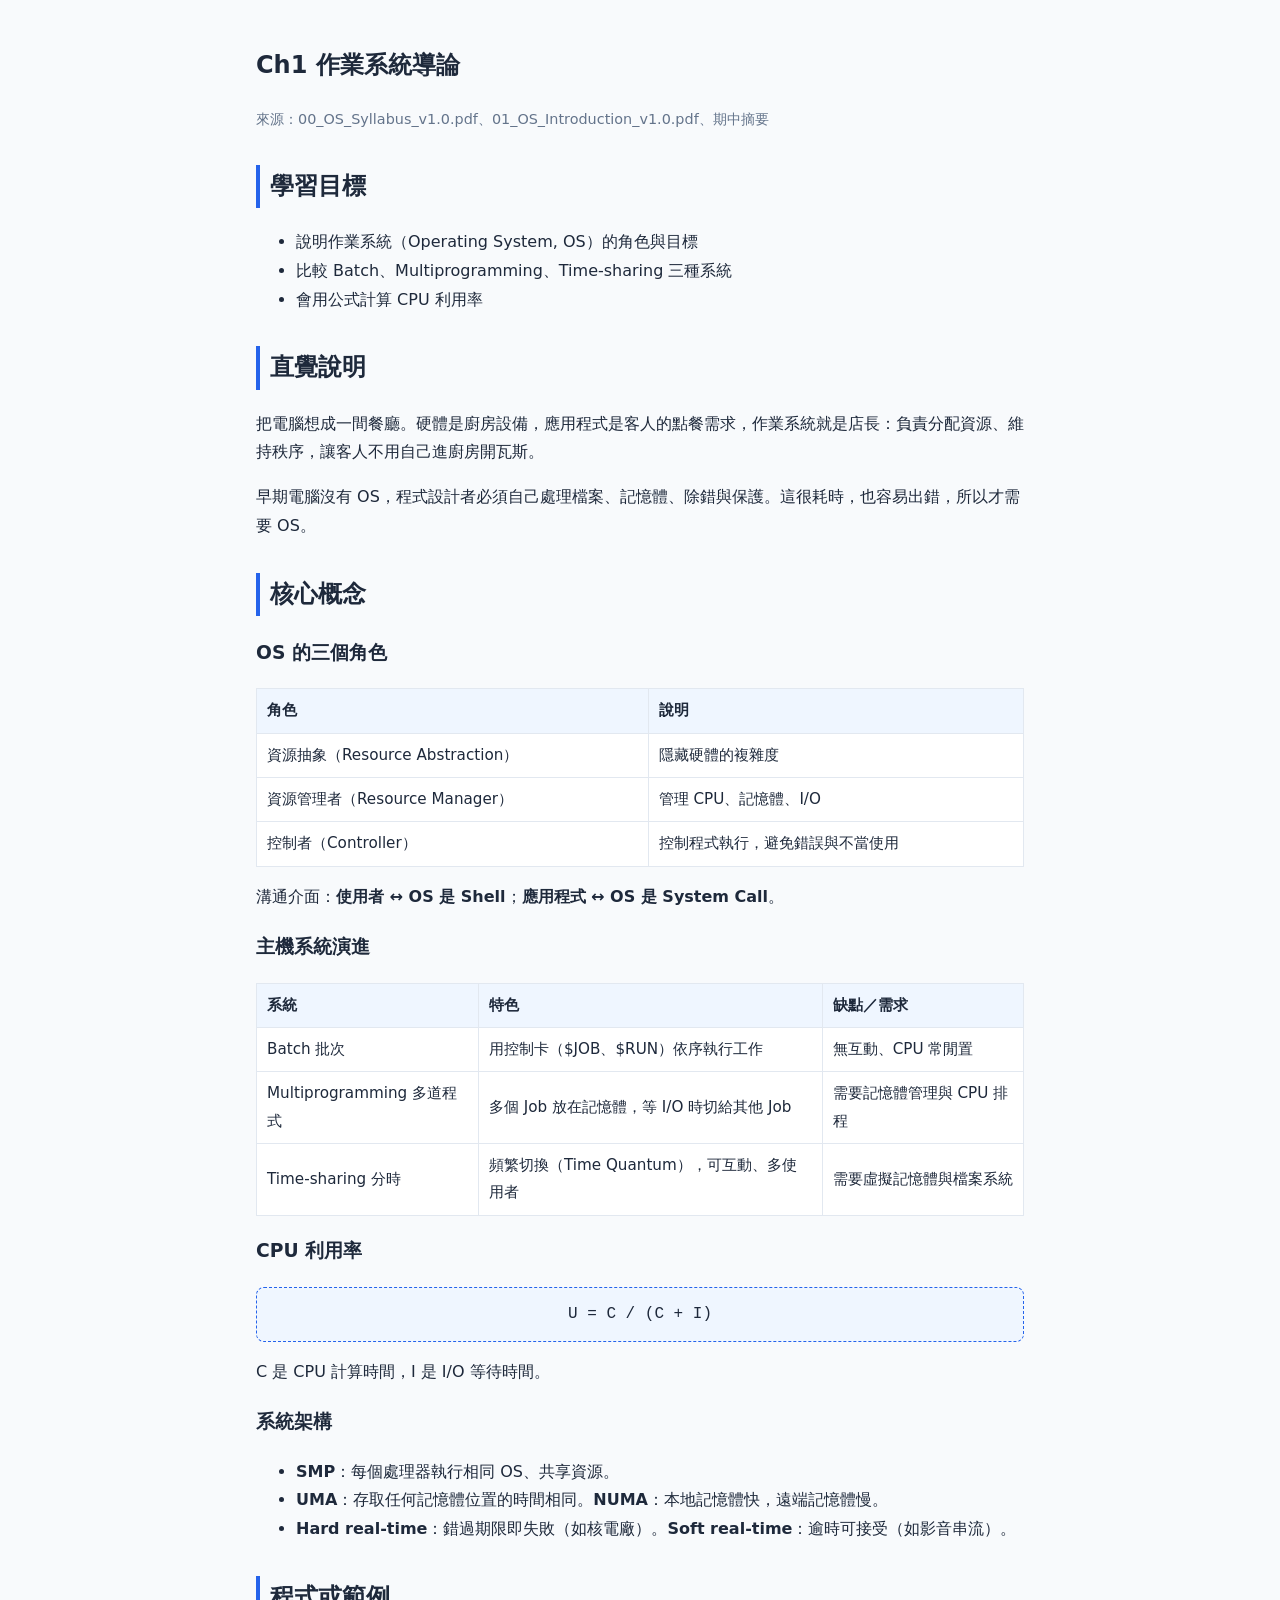
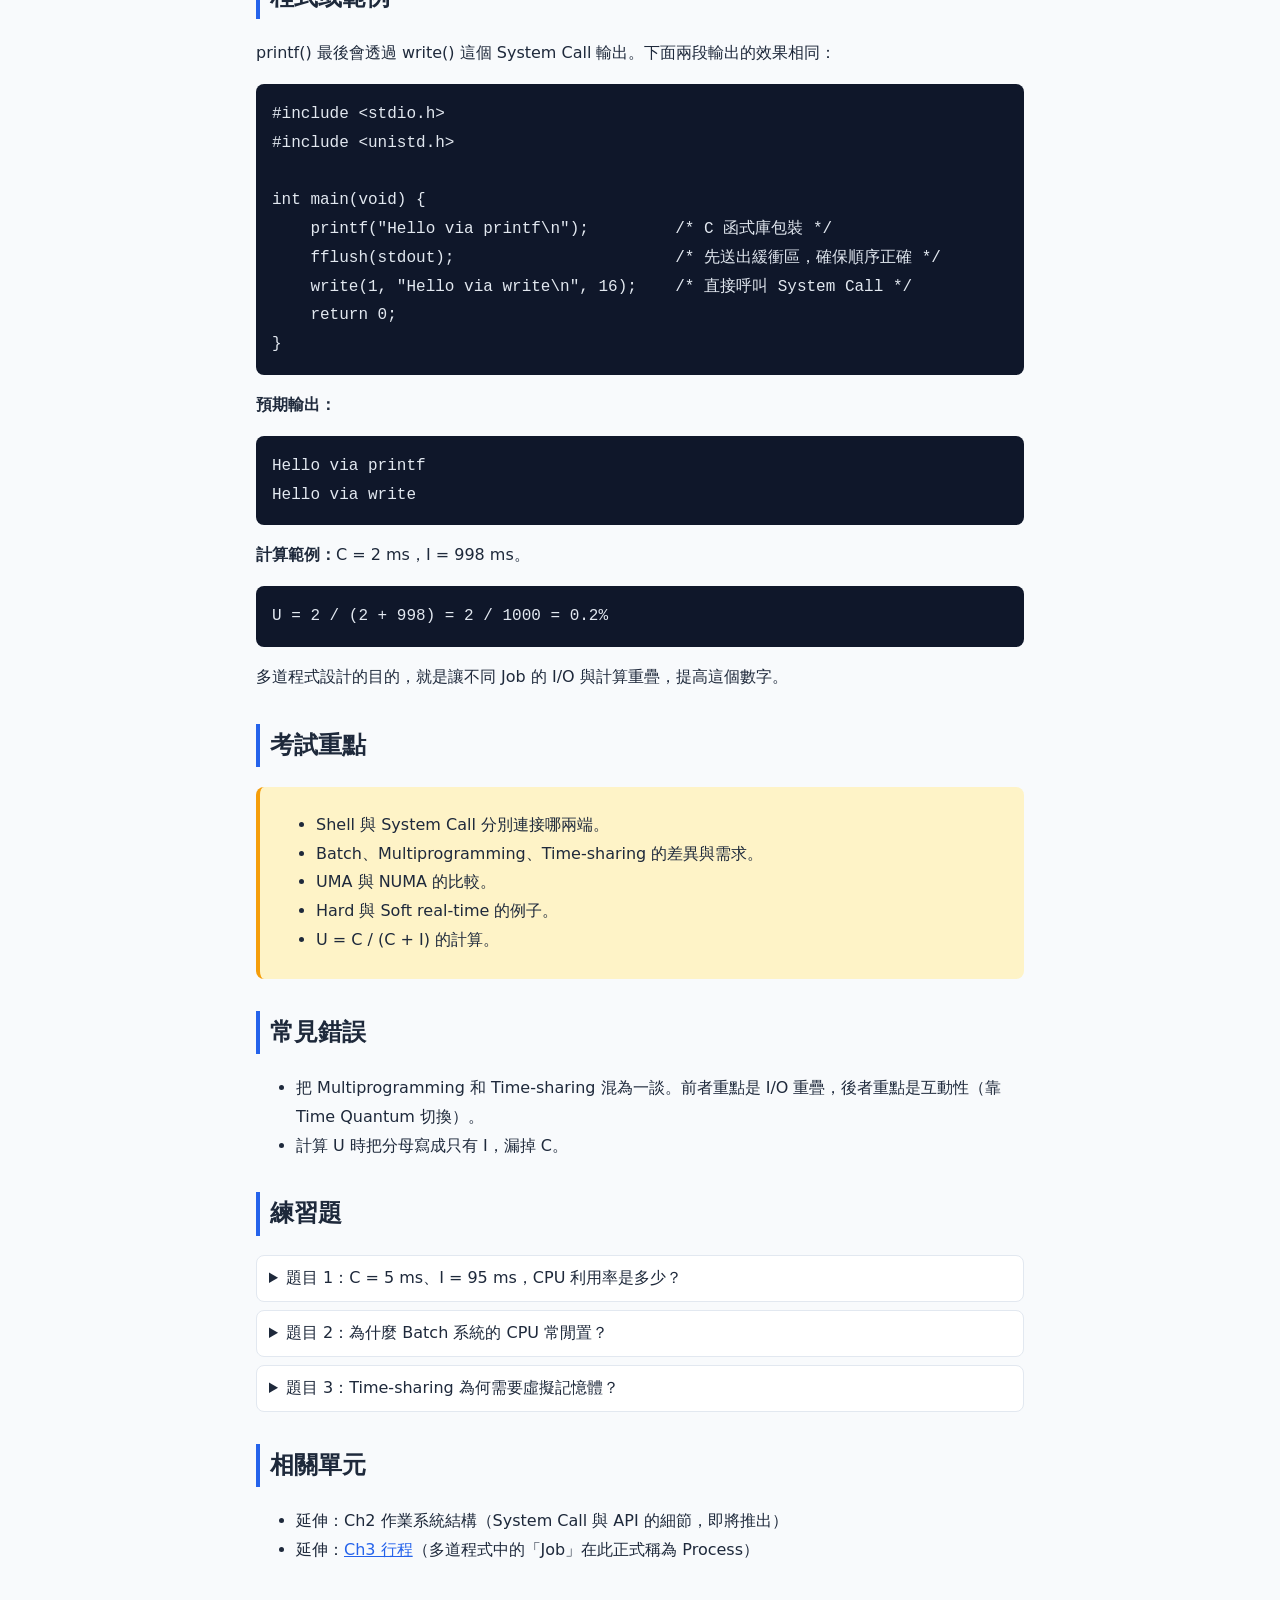
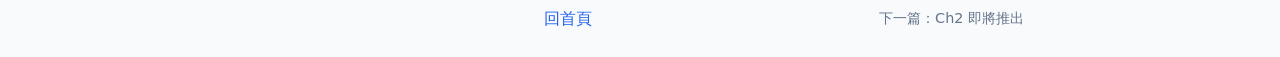
==== lessons/os-01-introduction.html @ 0b0dd5aa "Add introduction to operating systems in HTML format This file contains an introduction to operating" ====
<!DOCTYPE html>
<html lang="zh-Hant">
<head>
  <meta charset="UTF-8">
  <meta name="viewport" content="width=device-width, initial-scale=1">
  <title>Ch1 作業系統導論 | OS 小講義</title>
  <link rel="stylesheet" href="../assets/style.css">
</head>
<body>
  <article class="lesson"
    data-id="os-01-introduction"
    data-prereq=""
    data-leads-to="os-02-os-structure,os-03-processes">

    <h1>Ch1 作業系統導論</h1>
    <p class="meta">來源：00_OS_Syllabus_v1.0.pdf、01_OS_Introduction_v1.0.pdf、期中摘要</p>

    <h2>學習目標</h2>
    <ul>
      <li>說明作業系統（Operating System, OS）的角色與目標</li>
      <li>比較 Batch、Multiprogramming、Time-sharing 三種系統</li>
      <li>會用公式計算 CPU 利用率</li>
    </ul>

    <h2>直覺說明</h2>
    <p>把電腦想成一間餐廳。硬體是廚房設備，應用程式是客人的點餐需求，作業系統就是店長：負責分配資源、維持秩序，讓客人不用自己進廚房開瓦斯。</p>
    <p>早期電腦沒有 OS，程式設計者必須自己處理檔案、記憶體、除錯與保護。這很耗時，也容易出錯，所以才需要 OS。</p>

    <h2>核心概念</h2>
    <h3>OS 的三個角色</h3>
    <table>
      <tr><th>角色</th><th>說明</th></tr>
      <tr><td>資源抽象（Resource Abstraction）</td><td>隱藏硬體的複雜度</td></tr>
      <tr><td>資源管理者（Resource Manager）</td><td>管理 CPU、記憶體、I/O</td></tr>
      <tr><td>控制者（Controller）</td><td>控制程式執行，避免錯誤與不當使用</td></tr>
    </table>
    <p>溝通介面：<strong>使用者 ↔ OS 是 Shell</strong>；<strong>應用程式 ↔ OS 是 System Call</strong>。</p>

    <h3>主機系統演進</h3>
    <table>
      <tr><th>系統</th><th>特色</th><th>缺點／需求</th></tr>
      <tr><td>Batch 批次</td><td>用控制卡（$JOB、$RUN）依序執行工作</td><td>無互動、CPU 常閒置</td></tr>
      <tr><td>Multiprogramming 多道程式</td><td>多個 Job 放在記憶體，等 I/O 時切給其他 Job</td><td>需要記憶體管理與 CPU 排程</td></tr>
      <tr><td>Time-sharing 分時</td><td>頻繁切換（Time Quantum），可互動、多使用者</td><td>需要虛擬記憶體與檔案系統</td></tr>
    </table>

    <h3>CPU 利用率</h3>
    <div class="formula">U = C / (C + I)</div>
    <p>C 是 CPU 計算時間，I 是 I/O 等待時間。</p>

    <h3>系統架構</h3>
    <ul>
      <li><strong>SMP</strong>：每個處理器執行相同 OS、共享資源。</li>
      <li><strong>UMA</strong>：存取任何記憶體位置的時間相同。<strong>NUMA</strong>：本地記憶體快，遠端記憶體慢。</li>
      <li><strong>Hard real-time</strong>：錯過期限即失敗（如核電廠）。<strong>Soft real-time</strong>：逾時可接受（如影音串流）。</li>
    </ul>

    <h2>程式或範例</h2>
    <p>printf() 最後會透過 write() 這個 System Call 輸出。下面兩段輸出的效果相同：</p>
    <pre><code class="lang-c">#include &lt;stdio.h&gt;
#include &lt;unistd.h&gt;

int main(void) {
    printf("Hello via printf\n");         /* C 函式庫包裝 */
    fflush(stdout);                       /* 先送出緩衝區，確保順序正確 */
    write(1, "Hello via write\n", 16);    /* 直接呼叫 System Call */
    return 0;
}</code></pre>
    <p><strong>預期輸出：</strong></p>
    <pre><code>Hello via printf
Hello via write</code></pre>

    <p><strong>計算範例：</strong>C = 2 ms，I = 998 ms。</p>
    <pre><code>U = 2 / (2 + 998) = 2 / 1000 = 0.2%</code></pre>
    <p>多道程式設計的目的，就是讓不同 Job 的 I/O 與計算重疊，提高這個數字。</p>

    <h2>考試重點</h2>
    <div class="callout">
      <ul>
        <li>Shell 與 System Call 分別連接哪兩端。</li>
        <li>Batch、Multiprogramming、Time-sharing 的差異與需求。</li>
        <li>UMA 與 NUMA 的比較。</li>
        <li>Hard 與 Soft real-time 的例子。</li>
        <li>U = C / (C + I) 的計算。</li>
      </ul>
    </div>

    <h2>常見錯誤</h2>
    <ul>
      <li>把 Multiprogramming 和 Time-sharing 混為一談。前者重點是 I/O 重疊，後者重點是互動性（靠 Time Quantum 切換）。</li>
      <li>計算 U 時把分母寫成只有 I，漏掉 C。</li>
    </ul>

    <h2>練習題</h2>
    <details><summary>題目 1：C = 5 ms、I = 95 ms，CPU 利用率是多少？</summary>
      <p>U = 5 / (5 + 95) = 5%。</p></details>
    <details><summary>題目 2：為什麼 Batch 系統的 CPU 常閒置？</summary>
      <p>I/O 速度遠慢於 CPU（至少約 1:1000），且一次只執行一個 Job，等待 I/O 時 CPU 無事可做。</p></details>
    <details><summary>題目 3：Time-sharing 為何需要虛擬記憶體？</summary>
      <p>多個使用者的程式要同時駐留，實體記憶體不夠，所以需要虛擬記憶體來擴充。</p></details>

    <h2>相關單元</h2>
    <ul class="rel">
      <li>延伸：Ch2 作業系統結構（System Call 與 API 的細節，即將推出）</li>
      <li>延伸：<a href="os-03-processes.html" data-rel="extends">Ch3 行程</a>（多道程式中的「Job」在此正式稱為 Process）</li>
    </ul>

    <nav>
      <span></span>
      <a href="../index.html">回首頁</a>
      <span class="meta">下一篇：Ch2 即將推出</span>
    </nav>
  </article>
</body>
</html>
---- assets/style.css ----
:root { --main:#2563eb; --bg:#f8fafc; --text:#1e293b; --warn:#fef3c7; }
* { box-sizing: border-box; }
body { margin:0; font-family:"Noto Sans TC",system-ui,sans-serif;
       background:var(--bg); color:var(--text); line-height:1.8; }
.hero { background:var(--main); color:#fff; text-align:center; padding:48px 16px; }
.hero h1 { margin:0 0 8px; }
.container, .lesson { max-width:800px; margin:0 auto; padding:24px 16px; }
.meta { color:#64748b; font-size:.9rem; }
.section-title { border-left:4px solid var(--main); padding-left:10px; margin-top:32px; }

/* 首頁：學習路徑 */
.path { list-style:none; padding:0; margin:12px 0; }
.path li { background:#fff; border-left:4px solid var(--main); border-radius:8px;
           padding:8px 14px; margin-bottom:8px; display:flex;
           justify-content:space-between; flex-wrap:wrap; gap:4px;
           box-shadow:0 1px 3px rgba(0,0,0,.06); }
.path li span { color:#64748b; font-size:.9rem; }
.path li.planned { opacity:.55; border-left-color:#94a3b8; }

/* 首頁：卡片 */
.cards { display:grid; gap:16px; grid-template-columns:repeat(auto-fill,minmax(240px,1fr)); }
.card { display:block; background:#fff; border-radius:12px; padding:16px;
        text-decoration:none; color:inherit; border-top:4px solid var(--main);
        box-shadow:0 1px 4px rgba(0,0,0,.08); transition:transform .15s; }
a.card:hover { transform:translateY(-3px); }
.card h2 { margin:8px 0 4px; font-size:1.1rem; }
.card.planned { opacity:.55; border-top-color:#94a3b8; cursor:not-allowed; }
.tag { font-size:.75rem; color:var(--main); font-weight:700; }

/* 講義頁 */
.lesson h2 { border-left:4px solid var(--main); padding-left:10px; margin-top:32px; }
.lesson nav { display:flex; justify-content:space-between; align-items:center;
              gap:8px; flex-wrap:wrap; margin-top:40px; }
.lesson nav a { color:var(--main); text-decoration:none; }
table { width:100%; border-collapse:collapse; background:#fff; margin:12px 0; }
th, td { border:1px solid #e2e8f0; padding:8px 10px; text-align:left; font-size:.95rem; }
th { background:#eff6ff; }
pre { background:#0f172a; color:#e2e8f0; padding:16px; border-radius:8px; overflow-x:auto; }
code { font-family:ui-monospace,Consolas,monospace; }
p code, li code, td code { background:#e2e8f0; padding:1px 5px; border-radius:4px; }
.formula { background:#eff6ff; border:1px dashed var(--main); border-radius:8px;
           padding:12px; text-align:center; font-family:ui-monospace,Consolas,monospace; }
.callout { background:var(--warn); border-left:4px solid #f59e0b;
           border-radius:8px; padding:8px 16px; margin:16px 0; }
details { background:#fff; padding:8px 12px; border-radius:8px; margin:8px 0;
          border:1px solid #e2e8f0; }
.rel a { color:var(--main); }
footer { text-align:center; padding:24px; color:#64748b; font-size:.85rem; }
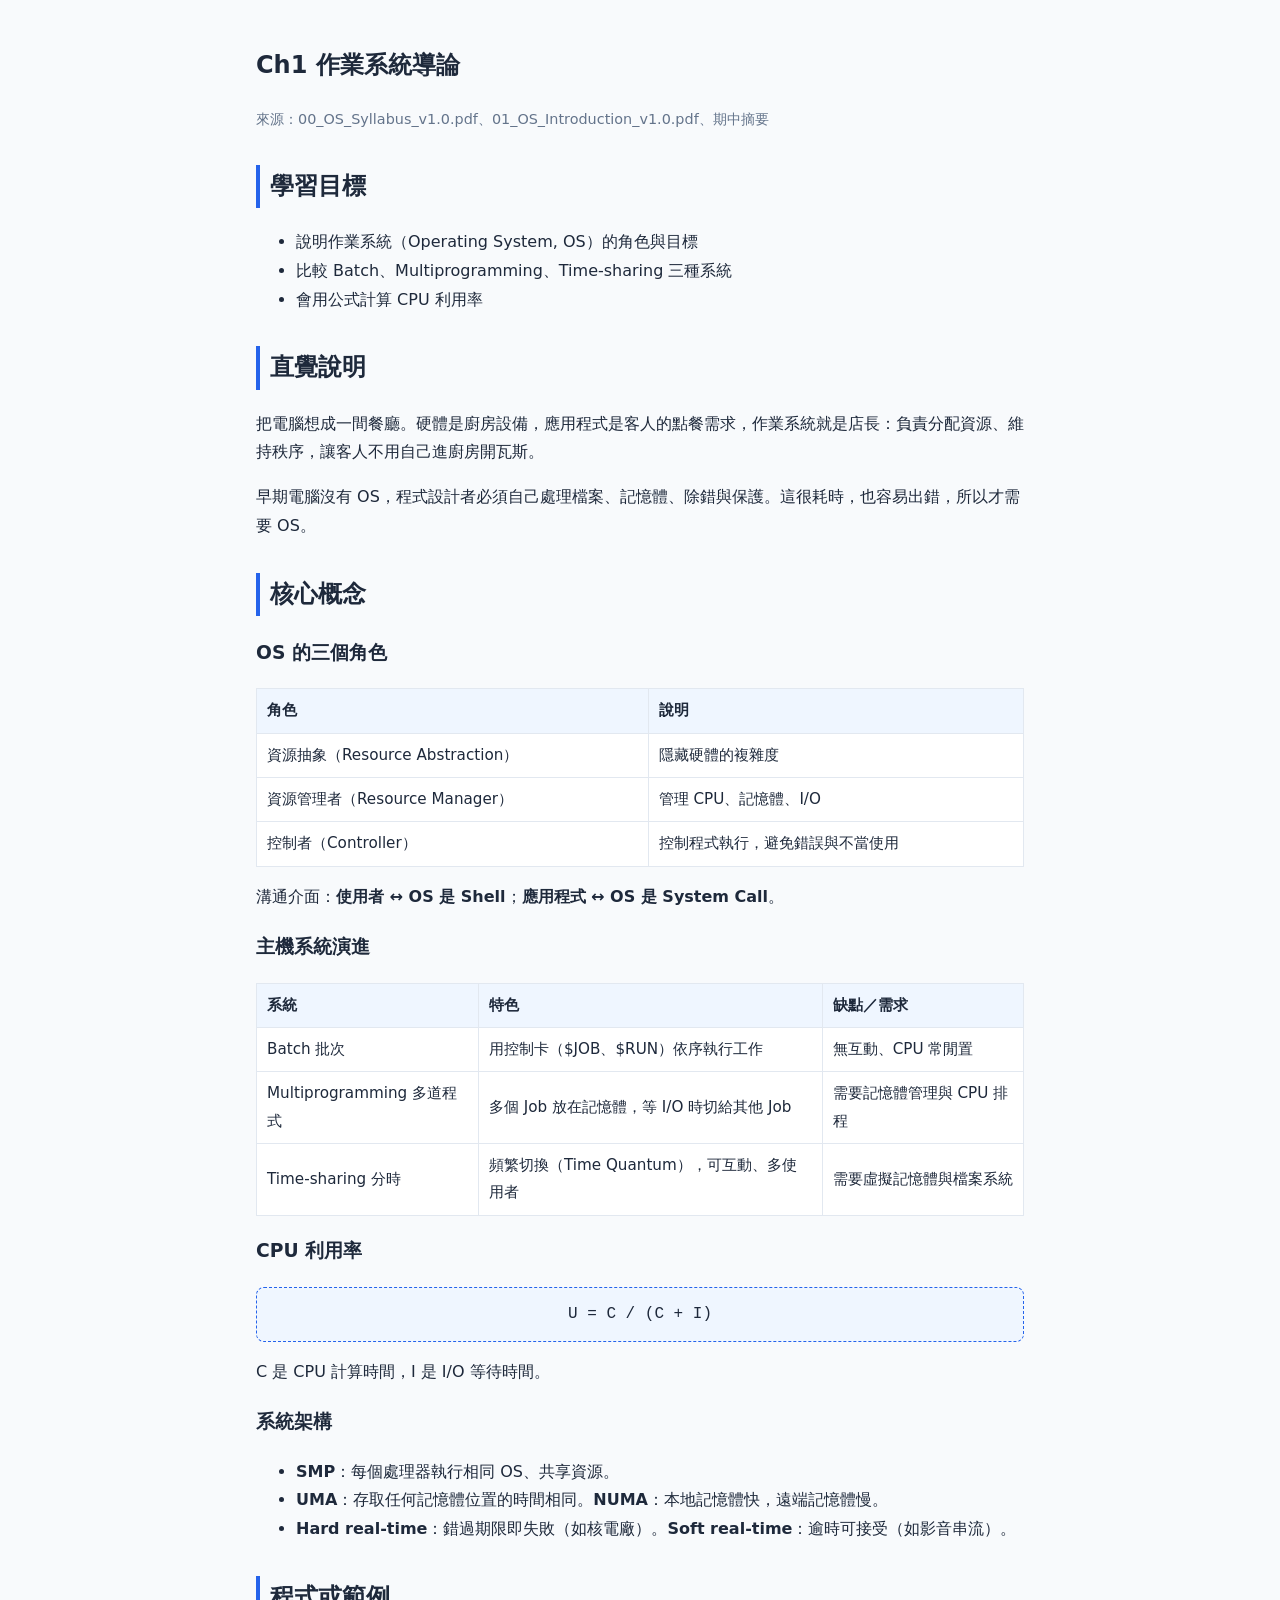
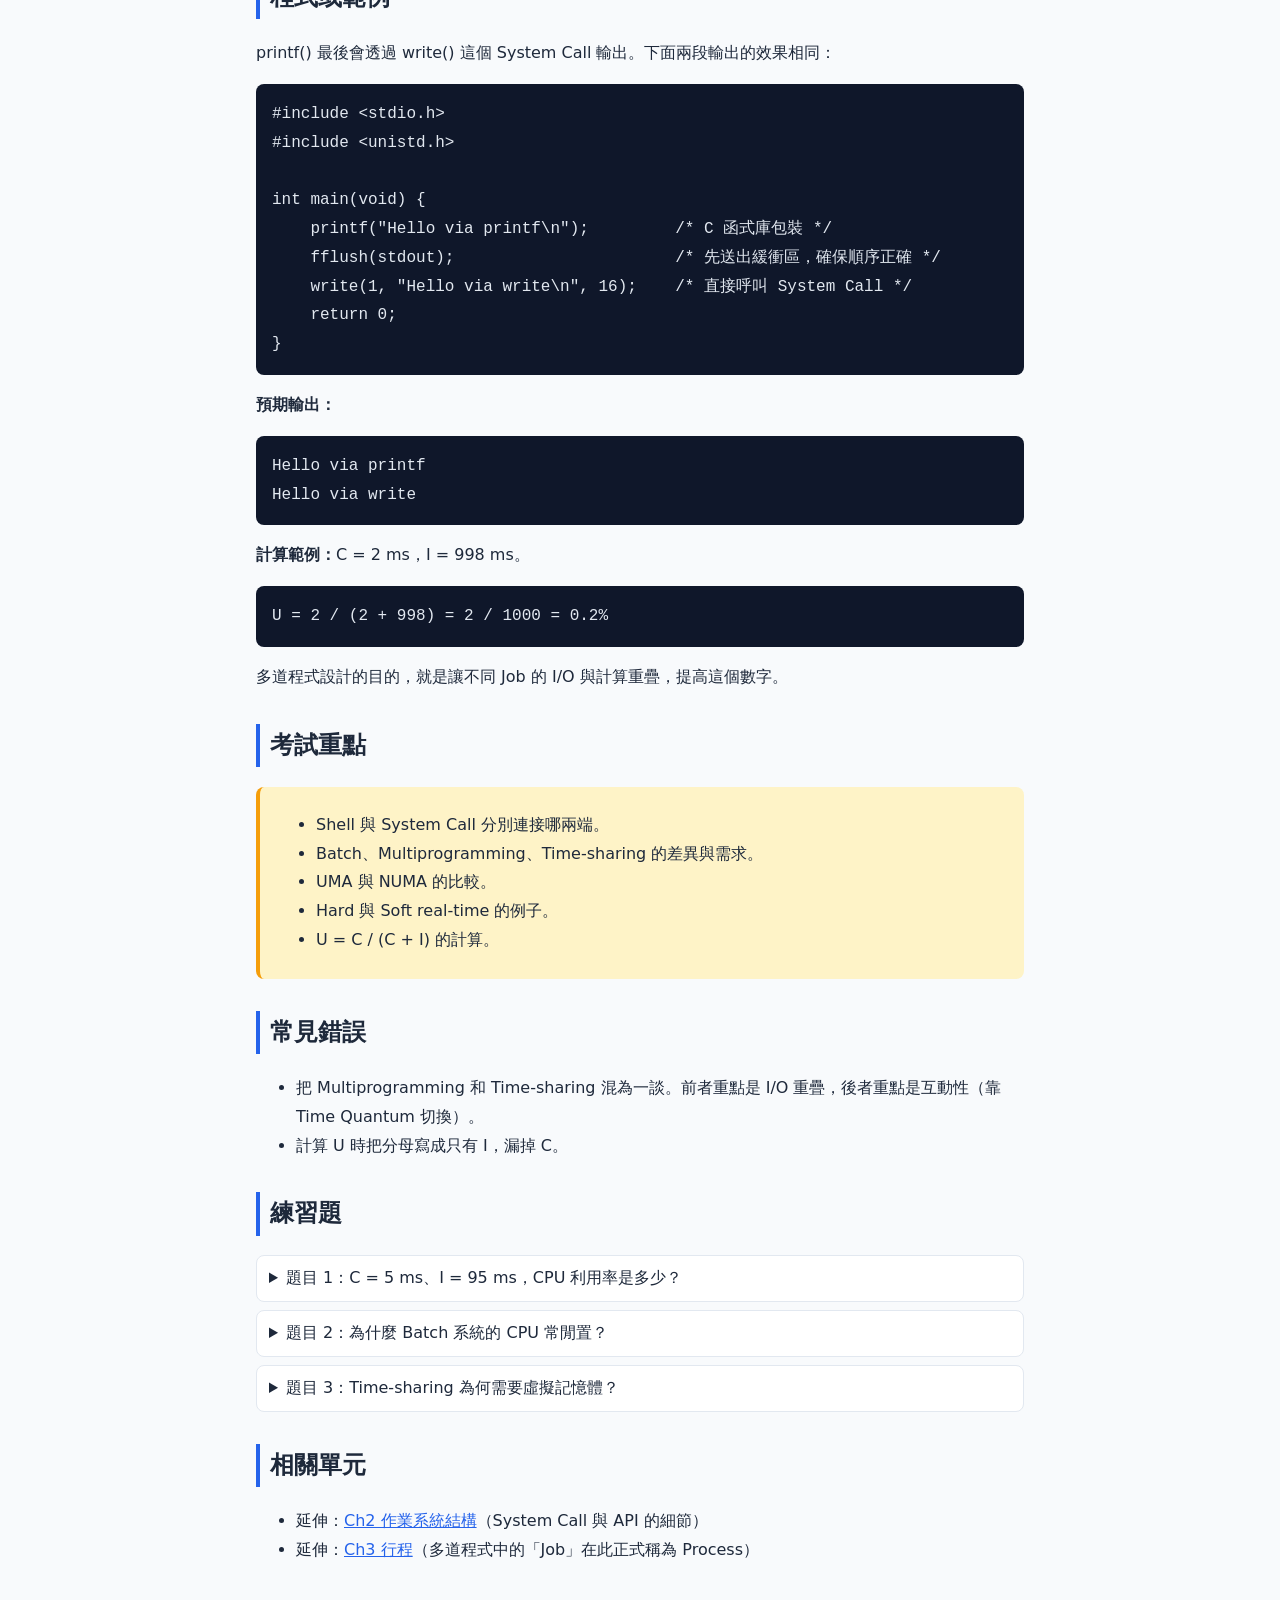
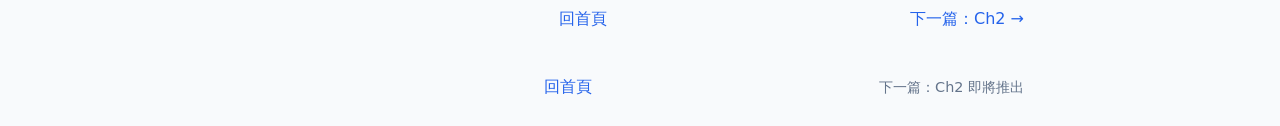
==== commit 1f180d69: "Update links and navigation in introduction.html" ====
--- a/lessons/os-01-introduction.html
+++ b/lessons/os-01-introduction.html
@@ -101,9 +101,15 @@
 
     <h2>相關單元</h2>
     <ul class="rel">
-      <li>延伸：Ch2 作業系統結構（System Call 與 API 的細節，即將推出）</li>
+      <li>延伸：<a href="os-02-os-structure.html" data-rel="extends">Ch2 作業系統結構</a>（System Call 與 API 的細節）</li>
       <li>延伸：<a href="os-03-processes.html" data-rel="extends">Ch3 行程</a>（多道程式中的「Job」在此正式稱為 Process）</li>
     </ul>
+
+    <nav>
+      <span></span>
+      <a href="../index.html">回首頁</a>
+      <a href="os-02-os-structure.html">下一篇：Ch2 →</a>
+    </nav>
 
     <nav>
       <span></span>
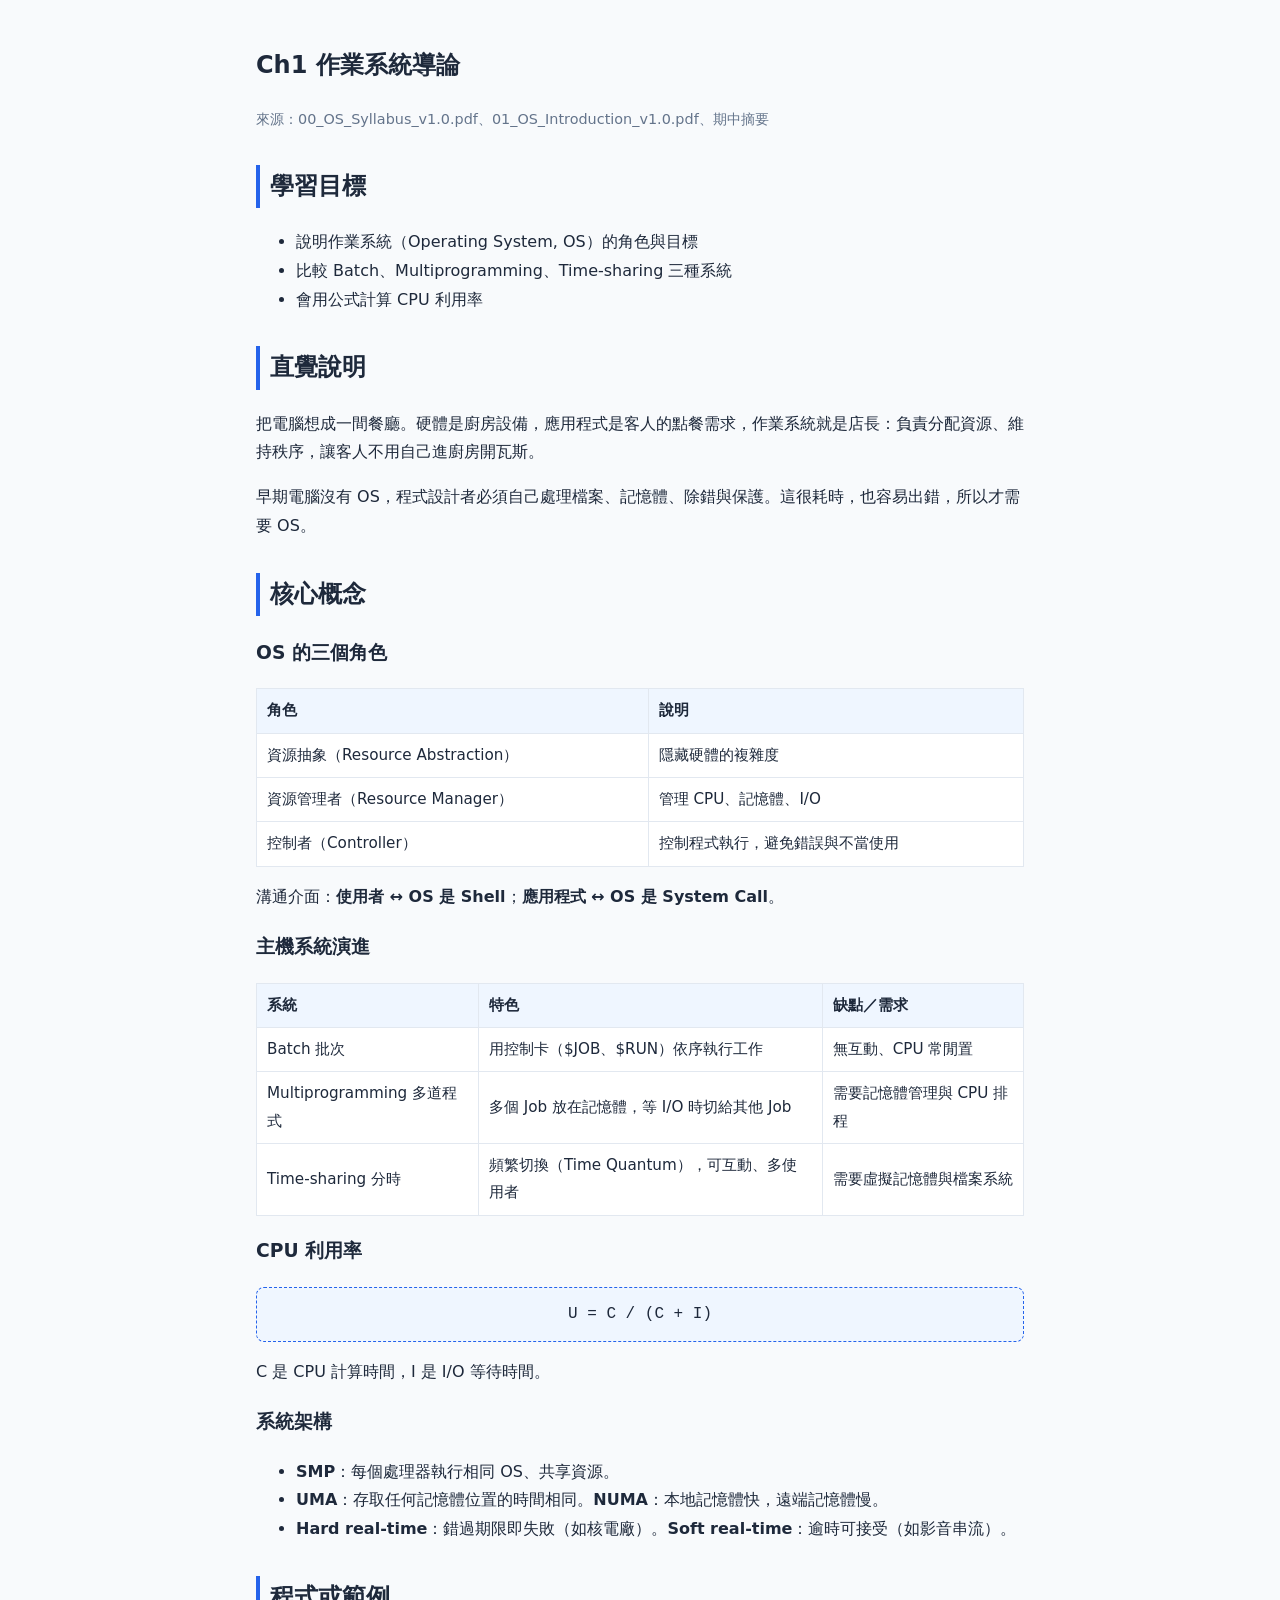
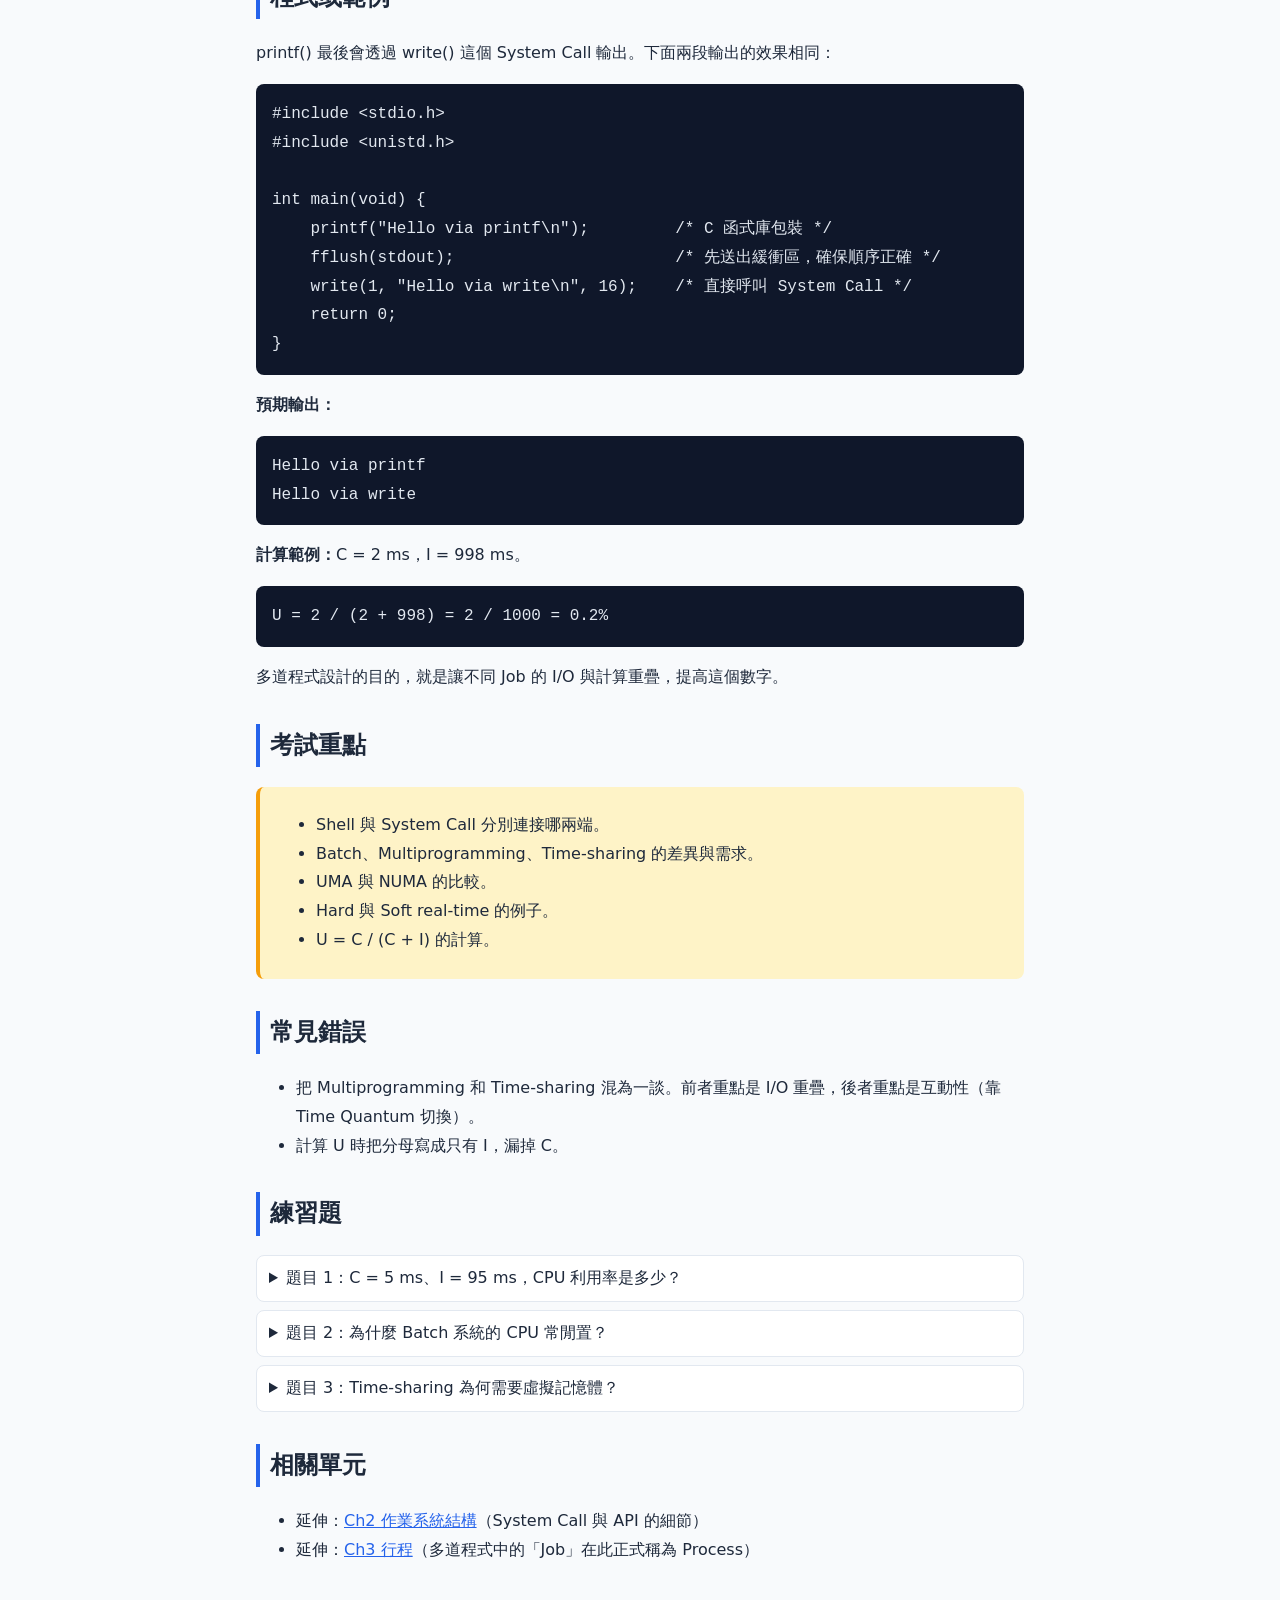
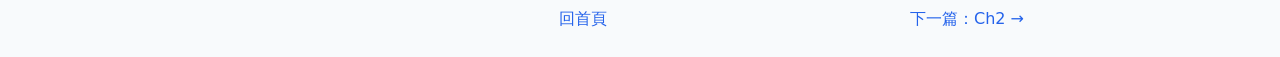
==== commit 60098744: "Remove duplicate navigation from introduction page Removed duplicate navigation section from the int" ====
--- a/lessons/os-01-introduction.html
+++ b/lessons/os-01-introduction.html
@@ -110,12 +110,6 @@
       <a href="../index.html">回首頁</a>
       <a href="os-02-os-structure.html">下一篇：Ch2 →</a>
     </nav>
-
-    <nav>
-      <span></span>
-      <a href="../index.html">回首頁</a>
-      <span class="meta">下一篇：Ch2 即將推出</span>
-    </nav>
   </article>
 </body>
 </html>
